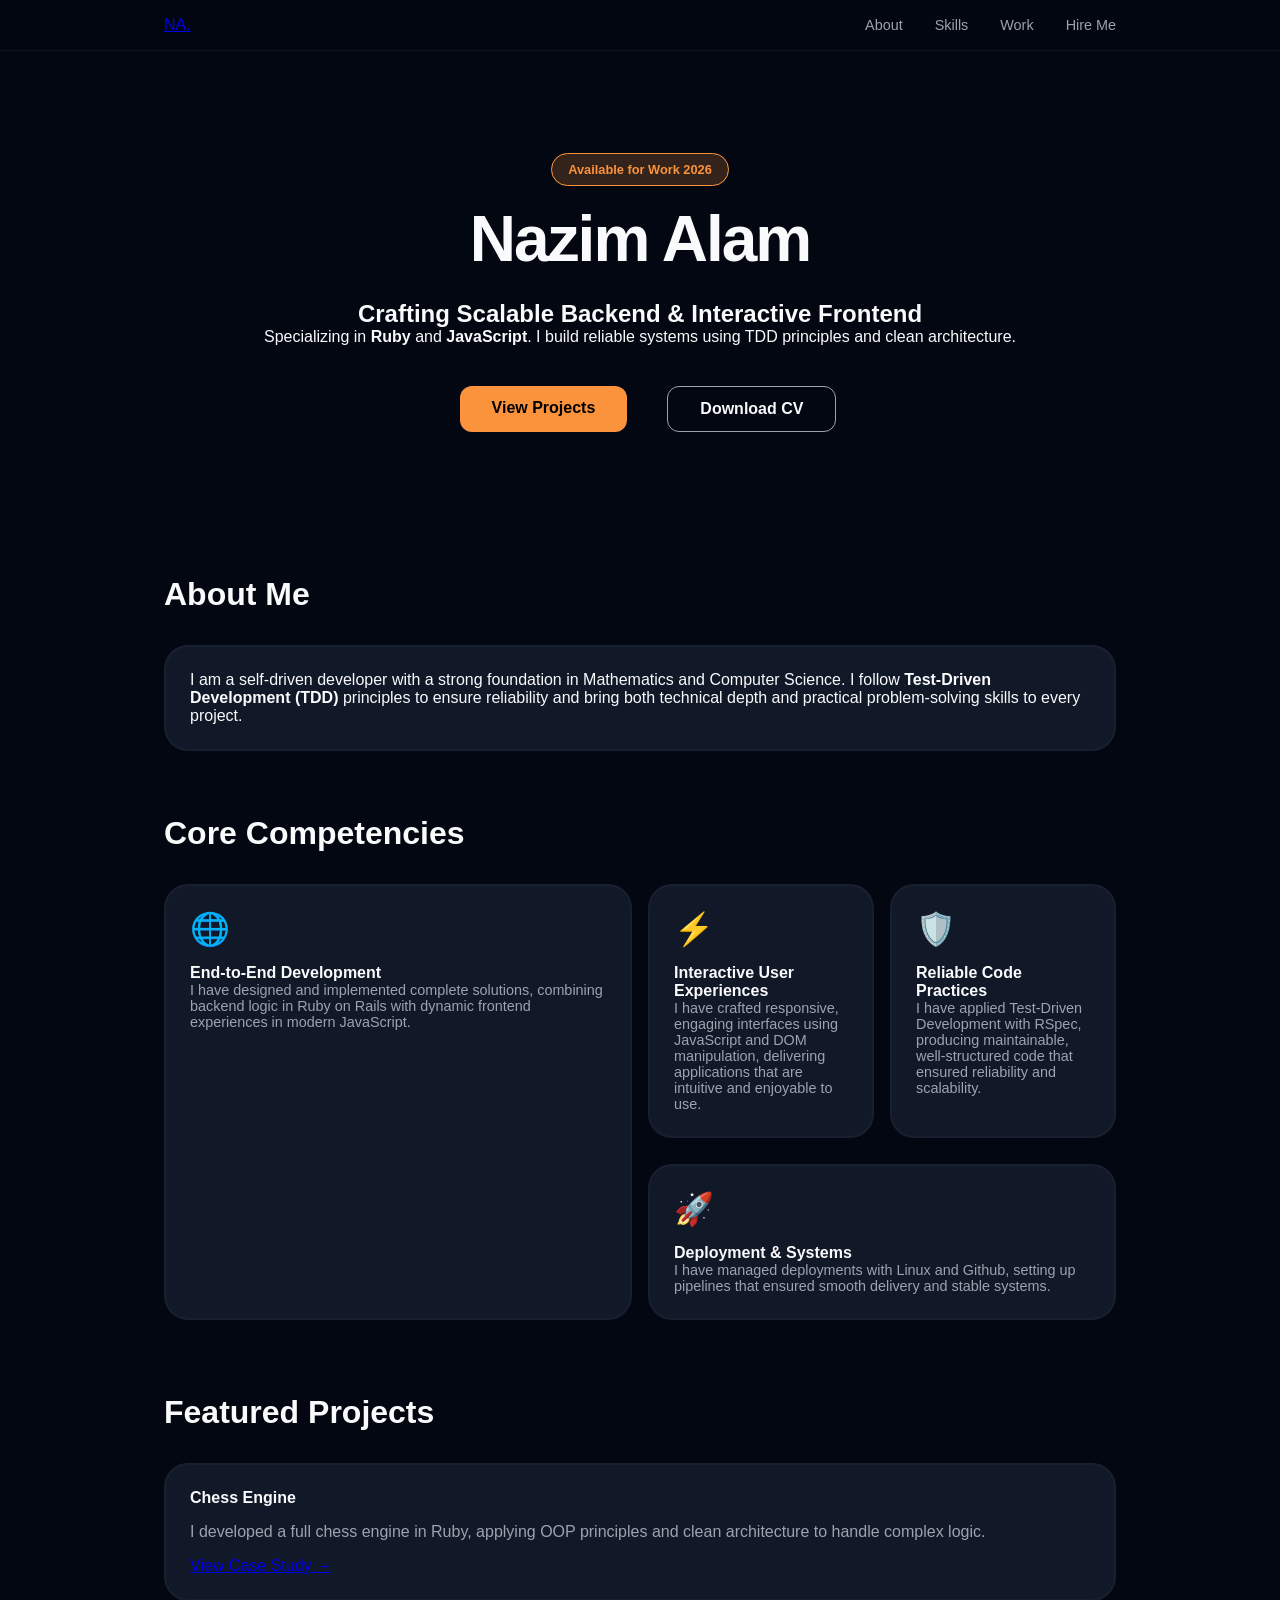
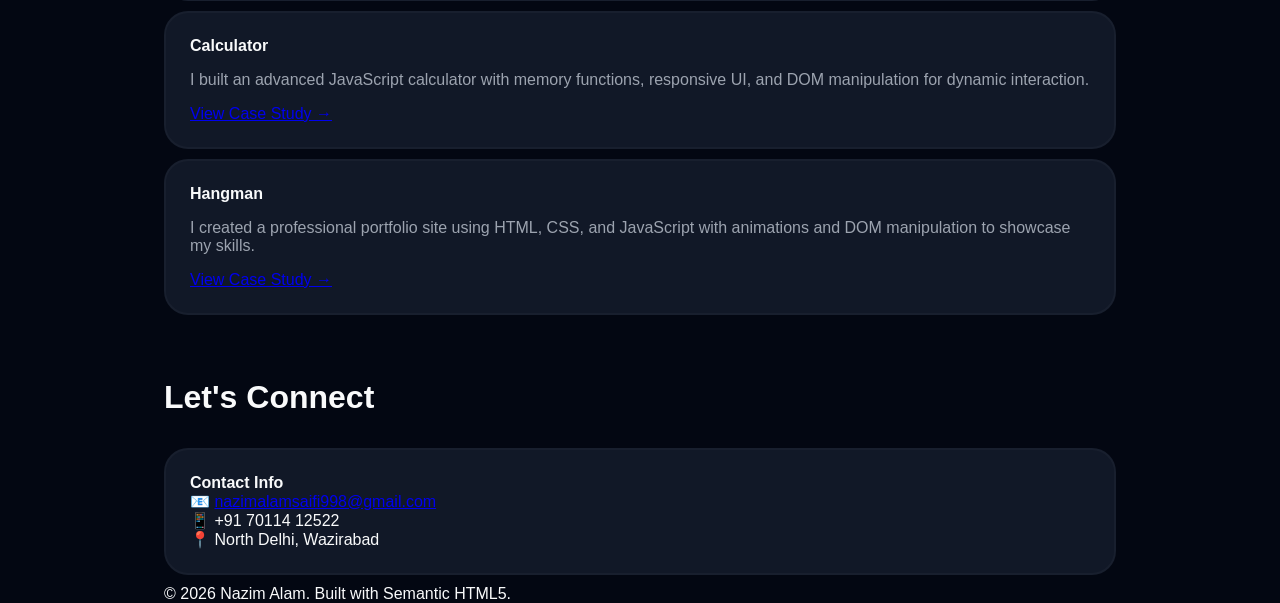
==== index.html @ 50253120 "Add index.html" ====
<!DOCTYPE html>
<html lang="en">
<head>
    <meta charset="UTF-8">
    <meta name="viewport" content="width=device-width, initial-scale=1.0">
    <title>Nazim Alam | Software Developer 2026</title>
    <!-- Fixed Font Import -->
    <link rel="preconnect" href="https://fonts.googleapis.com">
    <link rel="preconnect" href="https://fonts.gstatic.com" crossorigin>
    <link href="fonts.googleapis.com" rel="stylesheet">
    <link rel="stylesheet" href="resume_website/style.css">
</head>
<body>
    <!-- Updated Nav with Blur -->
    <nav class="glass-nav">
        <div class="container nav-content">
            <a href="#" class="logo">NA<span>.</span></a>
            <ul class="nav-links">
                <li><a href="#about">About</a></li>
                <li><a href="#skills">Skills</a></li>
                <li><a href="#projects">Work</a></li>
                <li><a href="#contact" class="nav-btn">Hire Me</a></li>
            </ul>
        </div>
    </nav>

    <header class="hero">
        <div class="container">
            <div class="hero-content">
                <span class="badge">Available for Work 2026</span>
                <h1>Nazim Alam</h1>
                <h2 class="typing-text">Crafting Scalable Backend & Interactive Frontend</h2>
                <p>Specializing in <strong>Ruby</strong> and <strong>JavaScript</strong>. I build reliable systems using TDD principles and clean architecture.</p>
                <div class="hero-actions">
                    <a href="https://github.com/NazimAlamSaifi"
                      class="btn primary"
                      target="_blank"
                      rel="noopener">
                       View Projects
                    </a>
                    <a href="your-resume.pdf" class="btn secondary" download>Download CV</a>
                </div>
            </div>
        </div>
    </header>

    <main class="container">
        <!-- Profile/About Section -->
        <section id="about" class="reveal">
            <h3 class="section-title">About Me</h3>
            <div class="card about-card">
                <p>I am a self-driven developer with a strong foundation in Mathematics and Computer Science. I follow <strong>Test-Driven Development (TDD)</strong> principles to ensure reliability and bring both technical depth and practical problem-solving skills to every project.</p>
            </div>
        </section>
        
        <!-- Skills Section - Now using a real Bento Layout -->
        <section id="skills" class="reveal">
            <h3 class="section-title">Core Competencies</h3>
            <div class="bento-grid" id="skills-grid">
                <!-- JS Populates this -->
            </div>
        </section>

        <section id="projects" class="reveal">
            <h3 class="section-title">Featured Projects</h3>
            <div class="project-list" id="projects-grid">
                <!-- JS Populates this -->
            </div>
        </section>

        <section id="contact" class="reveal">
            <h3 class="section-title">Let's Connect</h3>
            <div class="contact-grid">
                <div class="card">
                    <h4>Contact Info</h4>
                    <p>📧 <a href="mailto:nazimalamsaifi998@gmail.com" class="link">nazimalamsaifi998@gmail.com</a></p>
                    <p>📱 +91 70114 12522</p>
                    <p>📍 North Delhi, Wazirabad</p>
                </div>
            </div>
        </section>
    </main>

    <footer class="footer">
        <div class="container">
            <p>&copy; 2026 Nazim Alam. Built with Semantic HTML5.</p>
        </div>
    </footer>

    <script src="resume_website/script.js"></script>
</body>
</html>
---- resume_website/style.css ----
:root {
    --bg: #030712;
    --card-bg: #111827;
    --primary: #fb923c;
    --primary-glow: rgba(251, 146, 60, 0.2);
    --text-main: #f9fafb;
    --text-dim: #9ca3af;
    --nav-bg: rgba(3, 7, 18, 0.8);
}

.hero-actions {
    margin-top: 2.5rem;
    display: flex;
    justify-content: center;
    gap: 1.5rem;   /* space between buttons */
    margin-left: 1rem;
}


* { box-sizing: border-box; margin: 0; padding: 0; }
body {
    background-color: var(--bg);
    color: var(--text-main);
    font-family: 'Inter', sans-serif;
    overflow-x: hidden;
}

.container { max-width: 1000px; margin: 0 auto; padding: 0 1.5rem; }

/* 2026 Glassmorphism Navigation */
.glass-nav {
    position: fixed;
    top: 0; width: 100%;
    z-index: 1000;
    background: var(--nav-bg);
    backdrop-filter: blur(12px);
    -webkit-backdrop-filter: blur(12px);
    border-bottom: 1px solid rgba(255,255,255,0.05);
    padding: 1rem 0;
}

.nav-content {
    display: flex;
    justify-content: space-between;
    align-items: center;
}

.nav-links { display: flex; list-style: none; gap: 2rem; align-items: center; }
.nav-links a { color: var(--text-dim); text-decoration: none; transition: 0.3s; font-size: 0.9rem; }
.nav-links a:hover { color: var(--primary); }

/* Hero Styling */
.hero { padding: 10rem 0 5rem; text-align: center; }
.badge {
    background: var(--primary-glow);
    color: var(--primary);
    padding: 0.5rem 1rem;
    border-radius: 20px;
    font-size: 0.8rem;
    font-weight: 600;
    border: 1px solid var(--primary);
}

h1 { font-size: 4rem; margin: 1.5rem 0; font-weight: 800; letter-spacing: -2px; }

/* Bento Grid Optimization */
.bento-grid {
    display: grid;
    grid-template-columns: repeat(4, 1fr);
    grid-auto-rows: minmax(150px, auto);
    gap: 1rem;
}

.card {
    background: var(--card-bg);
    padding: 1.5rem;
    border-radius: 24px;
    border: 2px solid rgba(255,255,255,0.03);
    transition: all 0.4s ease;
    margin-bottom: 10px;
}

/* Make some cards bigger for the "Bento" look */
.bento-grid div:nth-child(1) { grid-column: span 2; grid-row: span 2; }
.bento-grid div:nth-child(4) { grid-column: span 2; }

.card:hover {
    border-color: var(--primary);
    box-shadow: 0 10px 30px -10px var(--primary-glow);
    transform: translateY(-5px);
}

.section-title { font-size: 2rem; margin: 4rem 0 2rem; color: var(--text-main); }
.reveal { opacity: 0; transform: translateY(30px); transition: 0.8s ease-out; }
.reveal.visible { opacity: 1; transform: translateY(0); }

/* Buttons */
.btn {
    padding: 0.8rem 2rem;
    border-radius: 12px;
    text-decoration: none;
    font-weight: 600;
    display: inline-block;
    transition: 0.3s;
}
.primary { background: var(--primary); color: #000; }
.secondary { border: 1px solid var(--text-dim); color: var(--text-main); margin-left: 1rem; }
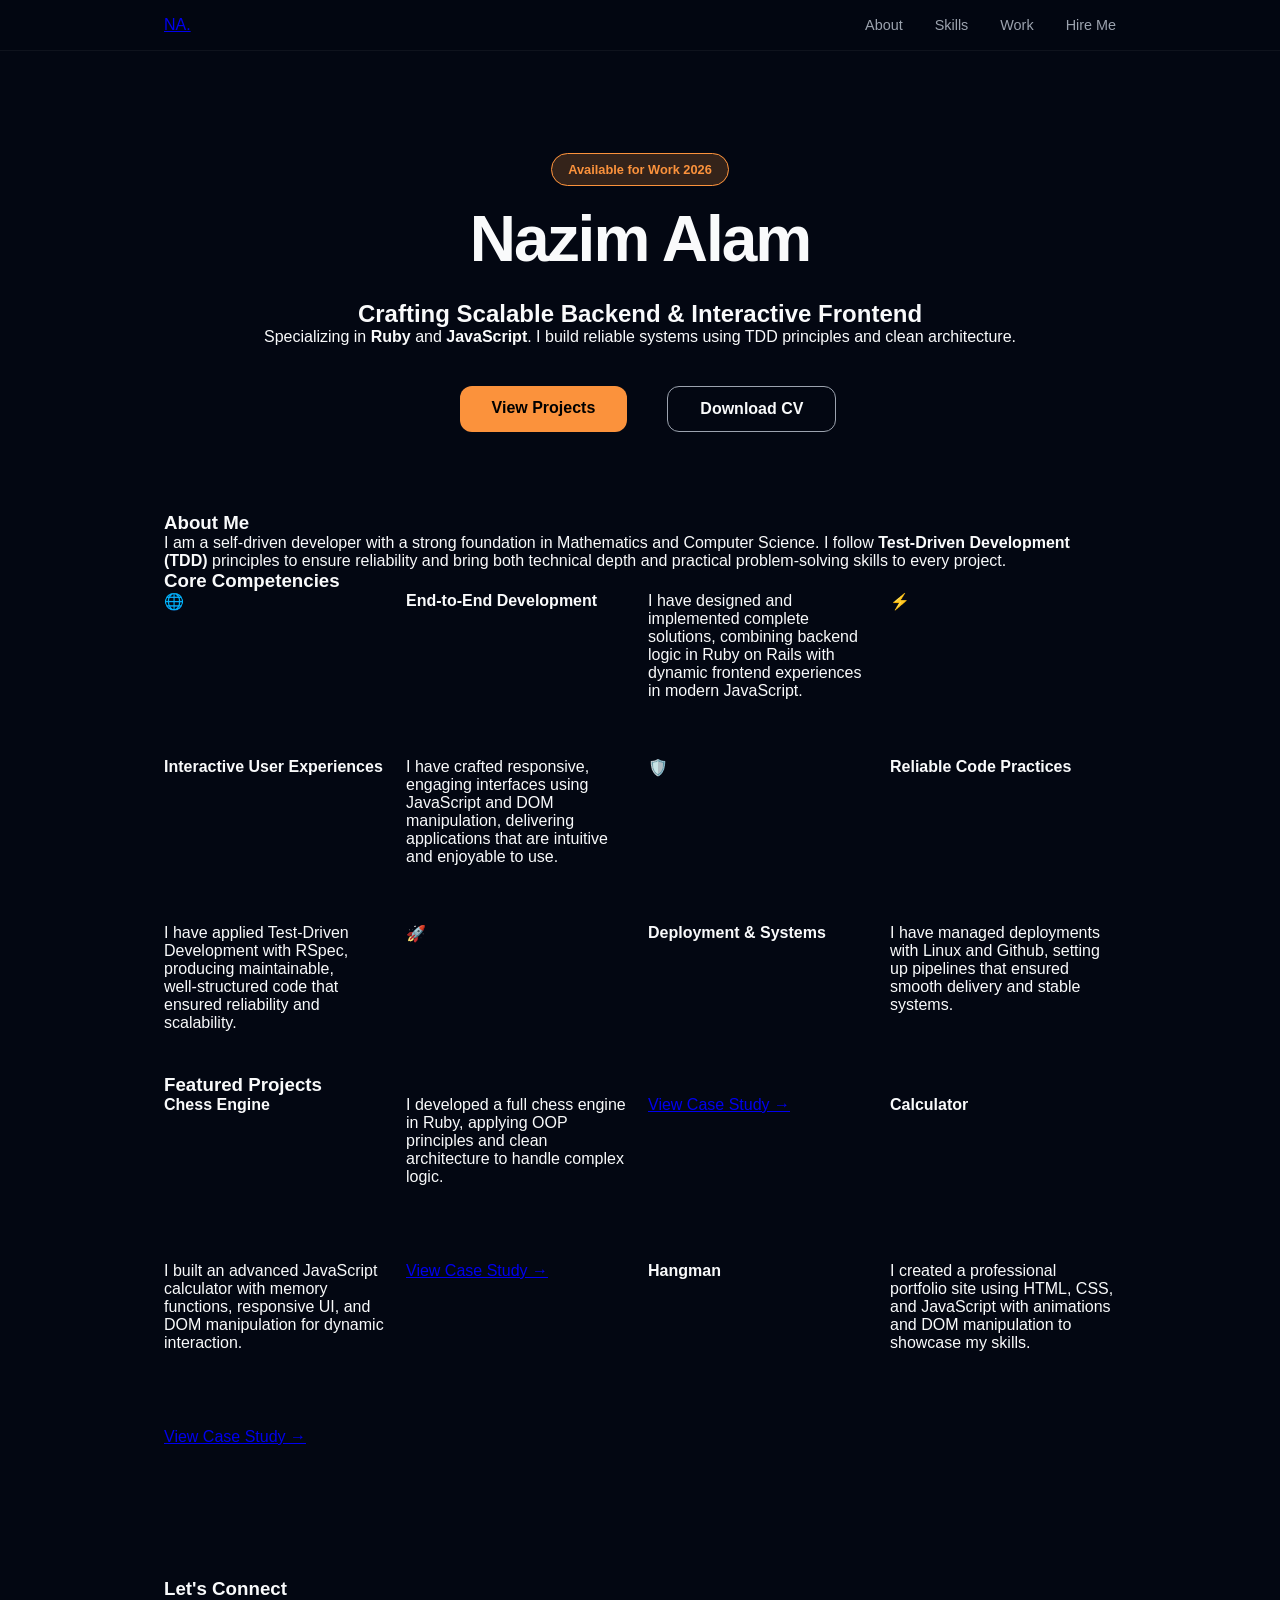
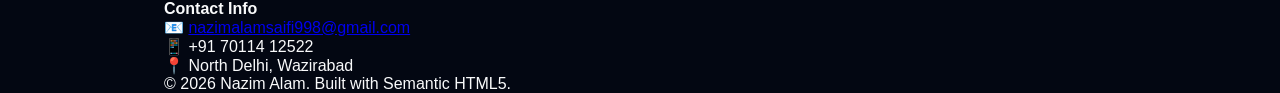
==== commit ff431bdc: "Add assests/resume.pdf and index.html and resume_website/script.js and resume_website/style.css" ====
--- a/index.html
+++ b/index.html
@@ -1,92 +1,90 @@
-<!DOCTYPE html>
+<!doctype html>
 <html lang="en">
 <head>
-    <meta charset="UTF-8">
-    <meta name="viewport" content="width=device-width, initial-scale=1.0">
-    <title>Nazim Alam | Software Developer 2026</title>
-    <!-- Fixed Font Import -->
-    <link rel="preconnect" href="https://fonts.googleapis.com">
-    <link rel="preconnect" href="https://fonts.gstatic.com" crossorigin>
-    <link href="fonts.googleapis.com" rel="stylesheet">
-    <link rel="stylesheet" href="resume_website/style.css">
+  <meta charset="utf-8" />
+  <meta name="viewport" content="width=device-width,initial-scale=1" />
+  <title>Nazim Alam — Portfolio</title>
+  <link rel="stylesheet" href="resume_website/style.css">
 </head>
 <body>
-    <!-- Updated Nav with Blur -->
+
     <nav class="glass-nav">
         <div class="container nav-content">
-            <a href="#" class="logo">NA<span>.</span></a>
+            <a href="#">NA.</a>
             <ul class="nav-links">
                 <li><a href="#about">About</a></li>
                 <li><a href="#skills">Skills</a></li>
                 <li><a href="#projects">Work</a></li>
-                <li><a href="#contact" class="nav-btn">Hire Me</a></li>
+                <li><a href="#contact">Hire Me</a></li>
             </ul>
         </div>
     </nav>
 
-    <header class="hero">
-        <div class="container">
-            <div class="hero-content">
-                <span class="badge">Available for Work 2026</span>
-                <h1>Nazim Alam</h1>
-                <h2 class="typing-text">Crafting Scalable Backend & Interactive Frontend</h2>
-                <p>Specializing in <strong>Ruby</strong> and <strong>JavaScript</strong>. I build reliable systems using TDD principles and clean architecture.</p>
-                <div class="hero-actions">
-                    <a href="https://github.com/NazimAlamSaifi"
-                      class="btn primary"
-                      target="_blank"
-                      rel="noopener">
-                       View Projects
-                    </a>
-                    <a href="your-resume.pdf" class="btn secondary" download>Download CV</a>
-                </div>
-            </div>
-        </div>
-    </header>
+    <main class="container">
+        <section class="hero">
+            <span class="badge">Available for Work 2026</span>
+            <h1>Nazim Alam</h1>
+            <h2>Crafting Scalable Backend &amp; Interactive Frontend</h2>
+            <p>Specializing in <strong>Ruby</strong> and <strong>JavaScript</strong>. I build reliable systems using TDD principles and clean architecture.</p>
 
-    <main class="container">
-        <!-- Profile/About Section -->
-        <section id="about" class="reveal">
-            <h3 class="section-title">About Me</h3>
-            <div class="card about-card">
-                <p>I am a self-driven developer with a strong foundation in Mathematics and Computer Science. I follow <strong>Test-Driven Development (TDD)</strong> principles to ensure reliability and bring both technical depth and practical problem-solving skills to every project.</p>
-            </div>
-        </section>
-        
-        <!-- Skills Section - Now using a real Bento Layout -->
-        <section id="skills" class="reveal">
-            <h3 class="section-title">Core Competencies</h3>
-            <div class="bento-grid" id="skills-grid">
-                <!-- JS Populates this -->
+            <div class="hero-actions">
+                <a class="btn primary" href="https://github.com/NazimAlamSaifi">View Projects</a>
+                <!-- Open preview modal instead of direct link -->
+                <a id="open-resume" class="btn secondary" href="#">Download CV</a>
             </div>
         </section>
 
-        <section id="projects" class="reveal">
-            <h3 class="section-title">Featured Projects</h3>
-            <div class="project-list" id="projects-grid">
-                <!-- JS Populates this -->
-            </div>
+        <!-- rest of page content... -->
+
+        <section id="about">
+          <h3>About Me</h3>
+          <p>I am a self-driven developer with a strong foundation in Mathematics and Computer Science. I follow <strong>Test-Driven Development (TDD)</strong> principles to ensure reliability and bring both technical depth and practical problem-solving skills to every project.</p>
         </section>
 
-        <section id="contact" class="reveal">
-            <h3 class="section-title">Let's Connect</h3>
-            <div class="contact-grid">
-                <div class="card">
-                    <h4>Contact Info</h4>
-                    <p>📧 <a href="mailto:nazimalamsaifi998@gmail.com" class="link">nazimalamsaifi998@gmail.com</a></p>
-                    <p>📱 +91 70114 12522</p>
-                    <p>📍 North Delhi, Wazirabad</p>
-                </div>
-            </div>
+        <section id="skills">
+          <h3>Core Competencies</h3>
+          <div id="skills-grid" class="bento-grid"></div>
         </section>
+
+        <section id="projects">
+          <h3>Featured Projects</h3>
+          <div id="projects-grid" class="bento-grid"></div>
+        </section>
+
+        <section id="contact">
+          <h3>Let's Connect</h3>
+          <h4>Contact Info</h4>
+          <p>📧 <a href="mailto:nazimalamsaifi998@gmail.com">nazimalamsaifi998@gmail.com</a></p>
+          <p>📱 +91 70114 12522</p>
+          <p>📍 North Delhi, Wazirabad</p>
+        </section>
+
+        <footer>
+          <p>© 2026 Nazim Alam. Built with Semantic HTML5.</p>
+        </footer>
     </main>
 
-    <footer class="footer">
-        <div class="container">
-            <p>&copy; 2026 Nazim Alam. Built with Semantic HTML5.</p>
+    <!-- PDF Preview Modal -->
+    <div id="pdf-modal" class="modal-overlay" aria-hidden="true" role="dialog" aria-label="Resume preview">
+      <div class="modal-content">
+        <header class="modal-header">
+          <h4>Resume Preview</h4>
+          <button id="pdf-modal-close" class="btn">Close</button>
+        </header>
+
+        <div class="modal-body">
+          <!-- The iframe displays the PDF. src will be set by JS when opening -->
+          <iframe id="pdf-preview" src="" frameborder="0" aria-label="PDF preview"></iframe>
         </div>
-    </footer>
+
+        <footer class="modal-footer">
+          <!-- Download link inside modal - uses download attribute -->
+          <a id="pdf-download" class="btn primary" href="#" download="Nazim_Alam_Resume_2026.pdf">Download</a>
+          <button id="pdf-modal-close-2" class="btn">Close</button>
+        </footer>
+      </div>
+    </div>
 
     <script src="resume_website/script.js"></script>
 </body>
-</html>
+</html>
--- a/resume_website/style.css
+++ b/resume_website/style.css
@@ -102,6 +102,65 @@
     font-weight: 600;
     display: inline-block;
     transition: 0.3s;
+    cursor: pointer;
+    background: transparent;
+    color: var(--text-main);
+    border: 1px solid rgba(255,255,255,0.06);
 }
-.primary { background: var(--primary); color: #000; }
+.primary { background: var(--primary); color: #000; border: none; }
 .secondary { border: 1px solid var(--text-dim); color: var(--text-main); margin-left: 1rem; }
+
+/* Modal styles for PDF preview */
+.modal-overlay {
+  position: fixed;
+  inset: 0;
+  display: none;
+  align-items: center;
+  justify-content: center;
+  background: rgba(2, 6, 23, 0.7);
+  z-index: 2000;
+  padding: 2rem;
+}
+
+.modal-overlay.open { display: flex; }
+
+.modal-content {
+  width: 100%;
+  max-width: 1000px;
+  height: 80vh;
+  background: linear-gradient(180deg, rgba(17,24,39,0.98), rgba(10,12,16,0.96));
+  border-radius: 12px;
+  overflow: hidden;
+  display: flex;
+  flex-direction: column;
+  border: 1px solid rgba(255,255,255,0.04);
+}
+
+.modal-header, .modal-footer {
+  padding: 0.75rem 1rem;
+  display: flex;
+  align-items: center;
+  justify-content: space-between;
+  background: rgba(255,255,255,0.02);
+}
+
+.modal-body {
+  flex: 1;
+  background: #0b0f14;
+  display: flex;
+  align-items: stretch;
+  justify-content: stretch;
+}
+
+.modal-body iframe {
+  width: 100%;
+  height: 100%;
+  border: none;
+  background: #ffffff;
+}
+
+/* Small screens: make modal full screen */
+@media (max-width: 640px) {
+  .modal-content { height: 100vh; border-radius: 0; }
+  .hero { padding-top: 8rem; }
+}
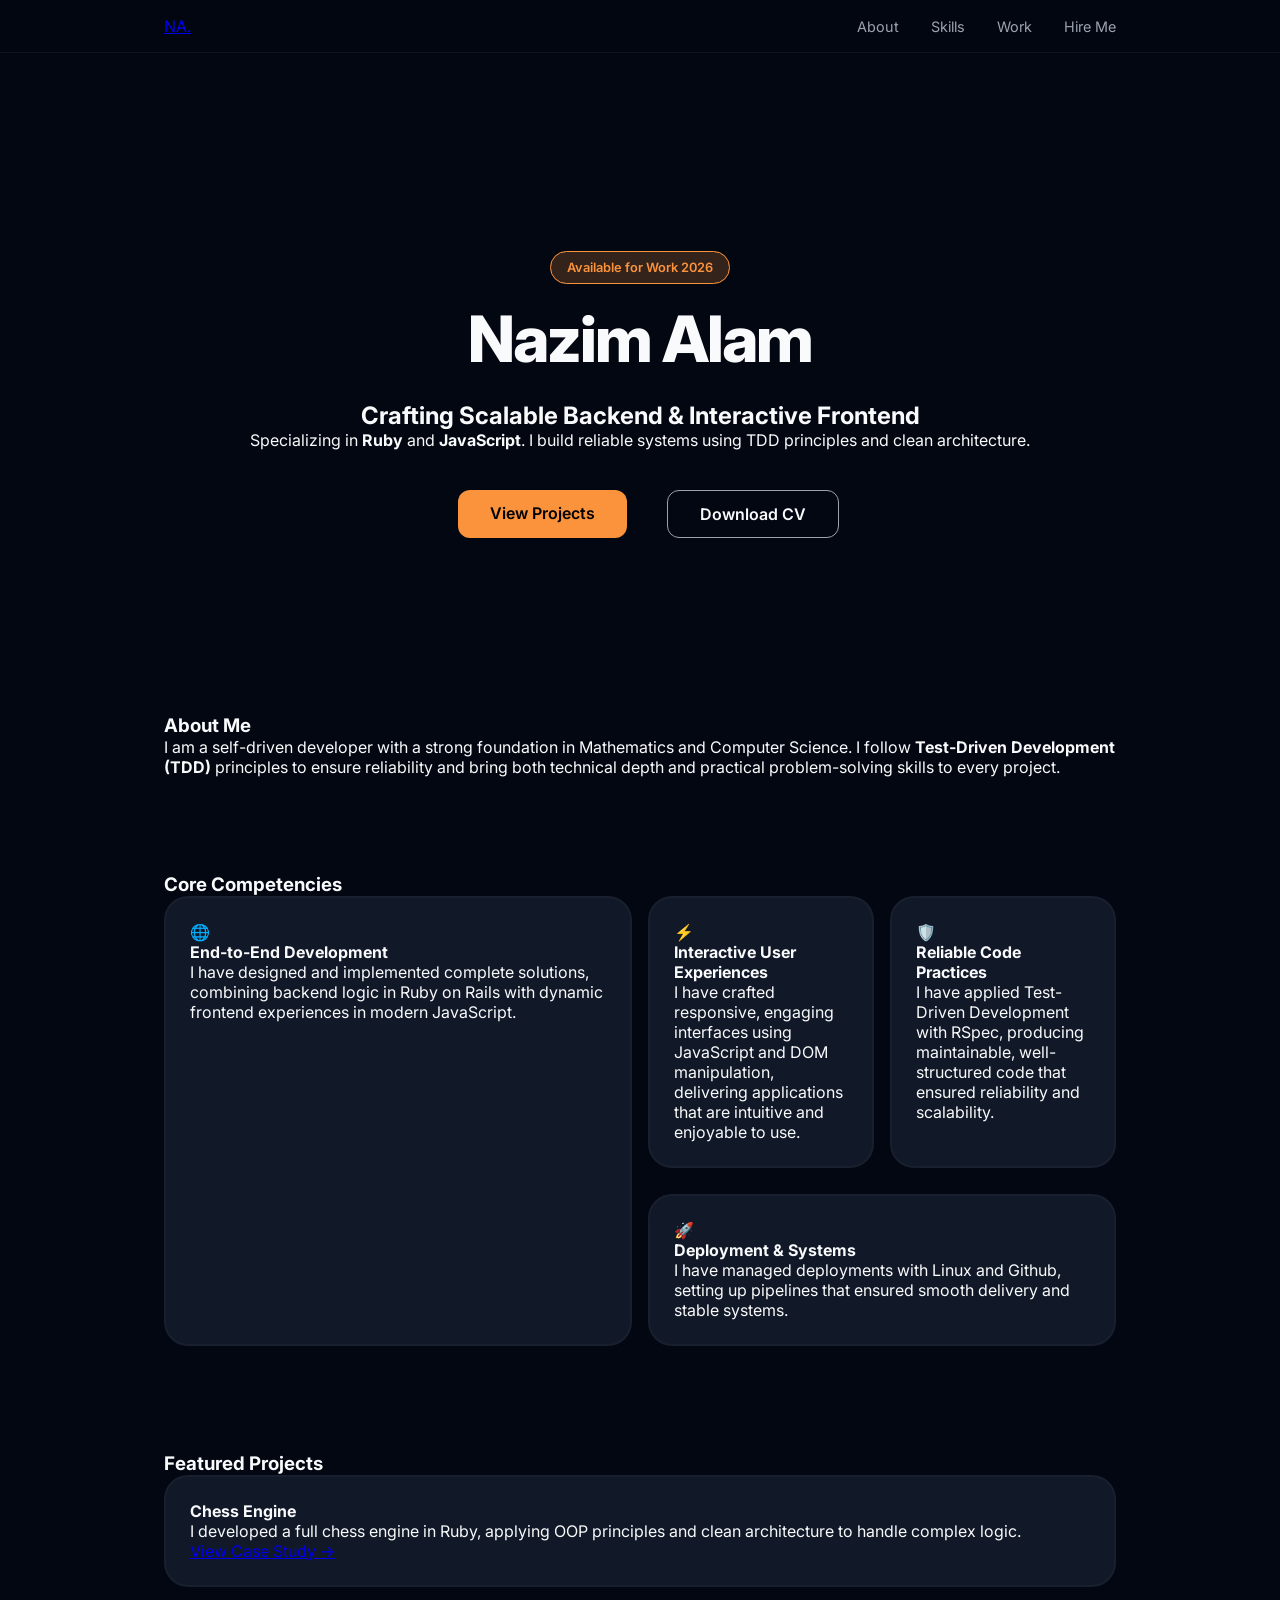
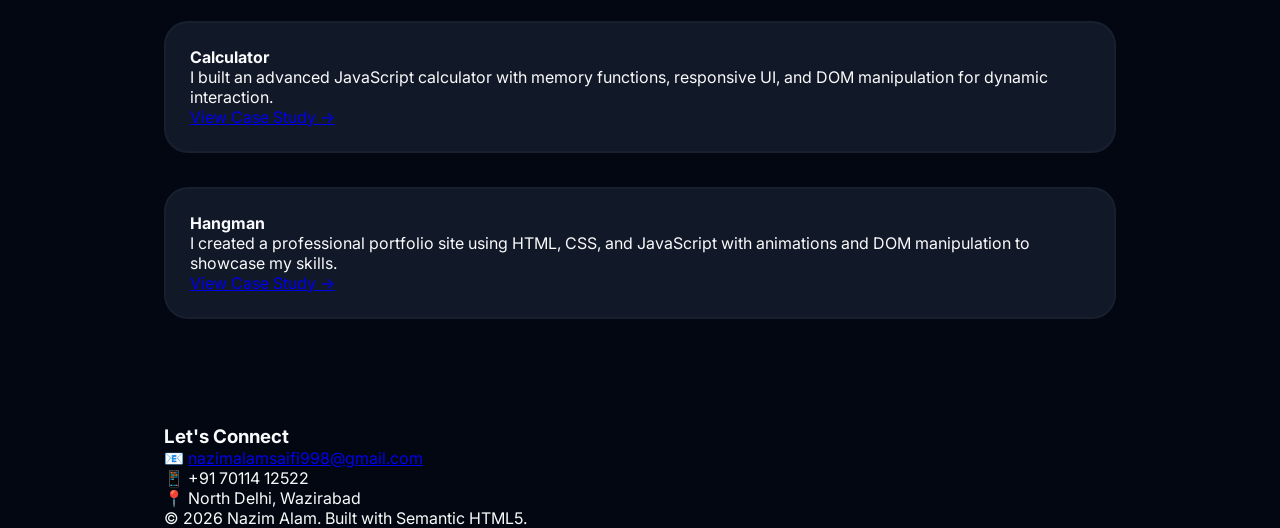
==== commit 760b969e: "Add index.html and assets/resume.pdf" ====
--- a/index.html
+++ b/index.html
@@ -1,71 +1,92 @@
-<!doctype html>
+<!DOCTYPE html>
 <html lang="en">
-<head>
-  <meta charset="utf-8" />
-  <meta name="viewport" content="width=device-width,initial-scale=1" />
-  <title>Nazim Alam — Portfolio</title>
-  <link rel="stylesheet" href="resume_website/style.css">
-</head>
-<body>
+  <head>
+    <meta charset="utf-8" />
+    <meta name="viewport" content="width=device-width, initial-scale=1" />
+    <title>Nazim Alam — Portfolio</title>
 
+    <!-- Fonts -->
+    <link rel="preconnect" href="https://fonts.googleapis.com" />
+    <link rel="preconnect" href="https://fonts.gstatic.com" crossorigin />
+    <link
+      href="https://fonts.googleapis.com/css2?family=Inter:wght@400;600;800&display=swap"
+      rel="stylesheet"
+    />
+
+    <!-- Styles -->
+    <link rel="stylesheet" href="resume_website/style.css" />
+  </head>
+
+  <body>
     <nav class="glass-nav">
-        <div class="container nav-content">
-            <a href="#">NA.</a>
-            <ul class="nav-links">
-                <li><a href="#about">About</a></li>
-                <li><a href="#skills">Skills</a></li>
-                <li><a href="#projects">Work</a></li>
-                <li><a href="#contact">Hire Me</a></li>
-            </ul>
-        </div>
+      <div class="container nav-content">
+        <a href="#">NA.</a>
+        <ul class="nav-links">
+          <li><a href="#about">About</a></li>
+          <li><a href="#skills">Skills</a></li>
+          <li><a href="#projects">Work</a></li>
+          <li><a href="#contact">Hire Me</a></li>
+        </ul>
+      </div>
     </nav>
 
     <main class="container">
-        <section class="hero">
-            <span class="badge">Available for Work 2026</span>
-            <h1>Nazim Alam</h1>
-            <h2>Crafting Scalable Backend &amp; Interactive Frontend</h2>
-            <p>Specializing in <strong>Ruby</strong> and <strong>JavaScript</strong>. I build reliable systems using TDD principles and clean architecture.</p>
+      <section class="hero">
+        <span class="badge">Available for Work 2026</span>
+        <h1>Nazim Alam</h1>
+        <h2>Crafting Scalable Backend &amp; Interactive Frontend</h2>
+        <p>
+          Specializing in <strong>Ruby</strong> and <strong>JavaScript</strong>.
+          I build reliable systems using TDD principles and clean architecture.
+        </p>
 
-            <div class="hero-actions">
-                <a class="btn primary" href="https://github.com/NazimAlamSaifi">View Projects</a>
-                <!-- Open preview modal instead of direct link -->
-                <a id="open-resume" class="btn secondary" href="#">Download CV</a>
-            </div>
-        </section>
+        <div class="hero-actions">
+          <a
+            class="btn primary"
+            href="https://github.com/NazimAlamSaifi"
+            target="_blank"
+            rel="noopener"
+            >View Projects</a
+          >
+          <a id="open-resume" class="btn secondary" href="#">Download CV</a>
+        </div>
+      </section>
 
-        <!-- rest of page content... -->
+      <section id="about" class="reveal">
+        <h3>About Me</h3>
+        <p>
+          I am a self-driven developer with a strong foundation in Mathematics
+          and Computer Science. I follow
+          <strong>Test-Driven Development (TDD)</strong> principles to ensure
+          reliability and bring both technical depth and practical
+          problem-solving skills to every project.
+        </p>
+      </section>
 
-        <section id="about">
-          <h3>About Me</h3>
-          <p>I am a self-driven developer with a strong foundation in Mathematics and Computer Science. I follow <strong>Test-Driven Development (TDD)</strong> principles to ensure reliability and bring both technical depth and practical problem-solving skills to every project.</p>
-        </section>
+      <section id="skills" class="reveal">
+        <h3>Core Competencies</h3>
+        <div id="skills-grid" class="bento-grid"></div>
+      </section>
 
-        <section id="skills">
-          <h3>Core Competencies</h3>
-          <div id="skills-grid" class="bento-grid"></div>
-        </section>
+      <section id="projects" class="reveal">
+        <h3>Featured Projects</h3>
+        <div id="projects-grid" class="projects-grid"></div>
+      </section>
 
-        <section id="projects">
-          <h3>Featured Projects</h3>
-          <div id="projects-grid" class="bento-grid"></div>
-        </section>
+      <section id="contact" class="reveal">
+        <h3>Let's Connect</h3>
+        <p>📧 <a href="mailto:nazimalamsaifi998@gmail.com">nazimalamsaifi998@gmail.com</a></p>
+        <p>📱 +91 70114 12522</p>
+        <p>📍 North Delhi, Wazirabad</p>
+      </section>
 
-        <section id="contact">
-          <h3>Let's Connect</h3>
-          <h4>Contact Info</h4>
-          <p>📧 <a href="mailto:nazimalamsaifi998@gmail.com">nazimalamsaifi998@gmail.com</a></p>
-          <p>📱 +91 70114 12522</p>
-          <p>📍 North Delhi, Wazirabad</p>
-        </section>
-
-        <footer>
-          <p>© 2026 Nazim Alam. Built with Semantic HTML5.</p>
-        </footer>
+      <footer>
+        <p>© 2026 Nazim Alam. Built with Semantic HTML5.</p>
+      </footer>
     </main>
 
-    <!-- PDF Preview Modal -->
-    <div id="pdf-modal" class="modal-overlay" aria-hidden="true" role="dialog" aria-label="Resume preview">
+    <!-- Resume Modal -->
+    <div id="pdf-modal" class="modal-overlay" aria-hidden="true">
       <div class="modal-content">
         <header class="modal-header">
           <h4>Resume Preview</h4>
@@ -73,18 +94,16 @@
         </header>
 
         <div class="modal-body">
-          <!-- The iframe displays the PDF. src will be set by JS when opening -->
-          <iframe id="pdf-preview" src="" frameborder="0" aria-label="PDF preview"></iframe>
+          <iframe id="pdf-preview"></iframe>
         </div>
 
         <footer class="modal-footer">
-          <!-- Download link inside modal - uses download attribute -->
-          <a id="pdf-download" class="btn primary" href="#" download="Nazim_Alam_Resume_2026.pdf">Download</a>
+          <a id="pdf-download" class="btn primary" download>Download</a>
           <button id="pdf-modal-close-2" class="btn">Close</button>
         </footer>
       </div>
     </div>
 
     <script src="resume_website/script.js"></script>
-</body>
-</html>+  </body>
+</html>
--- a/resume_website/style.css
+++ b/resume_website/style.css
@@ -12,7 +12,7 @@
     margin-top: 2.5rem;
     display: flex;
     justify-content: center;
-    gap: 1.5rem;   /* space between buttons */
+    gap: 1.5rem;   
     margin-left: 1rem;
 }
 
@@ -27,7 +27,6 @@
 
 .container { max-width: 1000px; margin: 0 auto; padding: 0 1.5rem; }
 
-/* 2026 Glassmorphism Navigation */
 .glass-nav {
     position: fixed;
     top: 0; width: 100%;
@@ -49,7 +48,6 @@
 .nav-links a { color: var(--text-dim); text-decoration: none; transition: 0.3s; font-size: 0.9rem; }
 .nav-links a:hover { color: var(--primary); }
 
-/* Hero Styling */
 .hero { padding: 10rem 0 5rem; text-align: center; }
 .badge {
     background: var(--primary-glow);
@@ -63,7 +61,6 @@
 
 h1 { font-size: 4rem; margin: 1.5rem 0; font-weight: 800; letter-spacing: -2px; }
 
-/* Bento Grid Optimization */
 .bento-grid {
     display: grid;
     grid-template-columns: repeat(4, 1fr);
@@ -80,10 +77,6 @@
     margin-bottom: 10px;
 }
 
-/* Make some cards bigger for the "Bento" look */
-.bento-grid div:nth-child(1) { grid-column: span 2; grid-row: span 2; }
-.bento-grid div:nth-child(4) { grid-column: span 2; }
-
 .card:hover {
     border-color: var(--primary);
     box-shadow: 0 10px 30px -10px var(--primary-glow);
@@ -94,7 +87,6 @@
 .reveal { opacity: 0; transform: translateY(30px); transition: 0.8s ease-out; }
 .reveal.visible { opacity: 1; transform: translateY(0); }
 
-/* Buttons */
 .btn {
     padding: 0.8rem 2rem;
     border-radius: 12px;
@@ -110,7 +102,6 @@
 .primary { background: var(--primary); color: #000; border: none; }
 .secondary { border: 1px solid var(--text-dim); color: var(--text-main); margin-left: 1rem; }
 
-/* Modal styles for PDF preview */
 .modal-overlay {
   position: fixed;
   inset: 0;
@@ -159,8 +150,27 @@
   background: #ffffff;
 }
 
-/* Small screens: make modal full screen */
 @media (max-width: 640px) {
   .modal-content { height: 100vh; border-radius: 0; }
   .hero { padding-top: 8rem; }
-}+}
+
+.bento-grid > .card:nth-child(1) {
+  grid-column: span 2;
+  grid-row: span 2;
+}
+
+.bento-grid > .card:nth-child(4) {
+  grid-column: span 2;
+}
+
+section {
+  scroll-margin-top: 6rem;
+  margin-top: 6rem;
+}
+
+.projects-grid {
+  display: grid;
+  grid-template-columns: 1fr;
+  gap: 1.5rem;
+}
